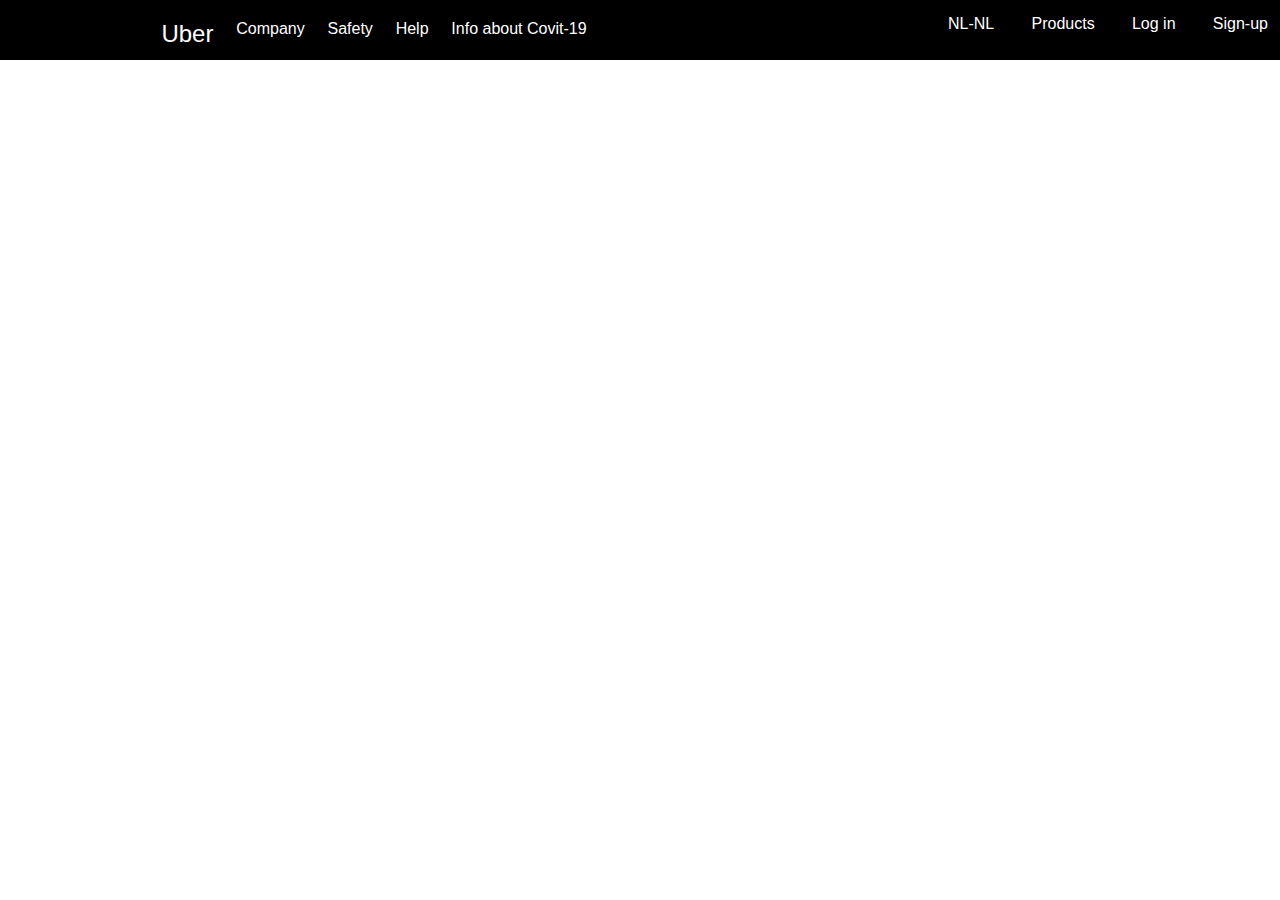
==== index.html @ c08566ff "second commit with nav bar" ====
<!DOCTYPE html>
<html lang="en">
<head>
    <meta charset="UTF-8">
    <meta name="viewport" content="width=device-width, initial-scale=1.0">
    <title>UBER-CLONE</title>
    <link rel="stylesheet" href="style.css"/>

</head>
<body>
  <nav>
      <ul class="nav-left">
         <li>Uber </li>
         <li>Company</li>
         <li>Safety</li>
         <li>Help</li>
         <li>Info about Covit-19</li>
      </ul>

      <ul class="nav-right">
         <li>NL-NL</li>
         <li>Products</li>
         <li>Log in</li>
         <li>Sign-up</li>
     </ul>

  </nav>  
</body>
</html>
---- style.css ----
*{
    margin :0;
    padding:0;
    font-family: Arial, Helvetica, sans-serif;
}


body{
    width:100%;

}

nav{
    background-color: black;
    color:white;
    display: flex;
    height: 60px;
    flex:1;
}


.nav-left{
    width:35%;
    padding-left: 150px;
    padding-top: 20px;
    display:flex;
    justify-content: space-around;
    list-style: none;
}



.nav-left :nth-child(1){
 font-size: 1.5rem;
 margin-bottom: 10px;   
}
/*-- how to align <uber> with other letter?>*/



.nav-right{
    justify-content: space-between;
    width:25%;
    margin-right: 10px;
    padding-left: 350px;
    padding-top: 15px;
    display:flex;
    list-style: none;

}
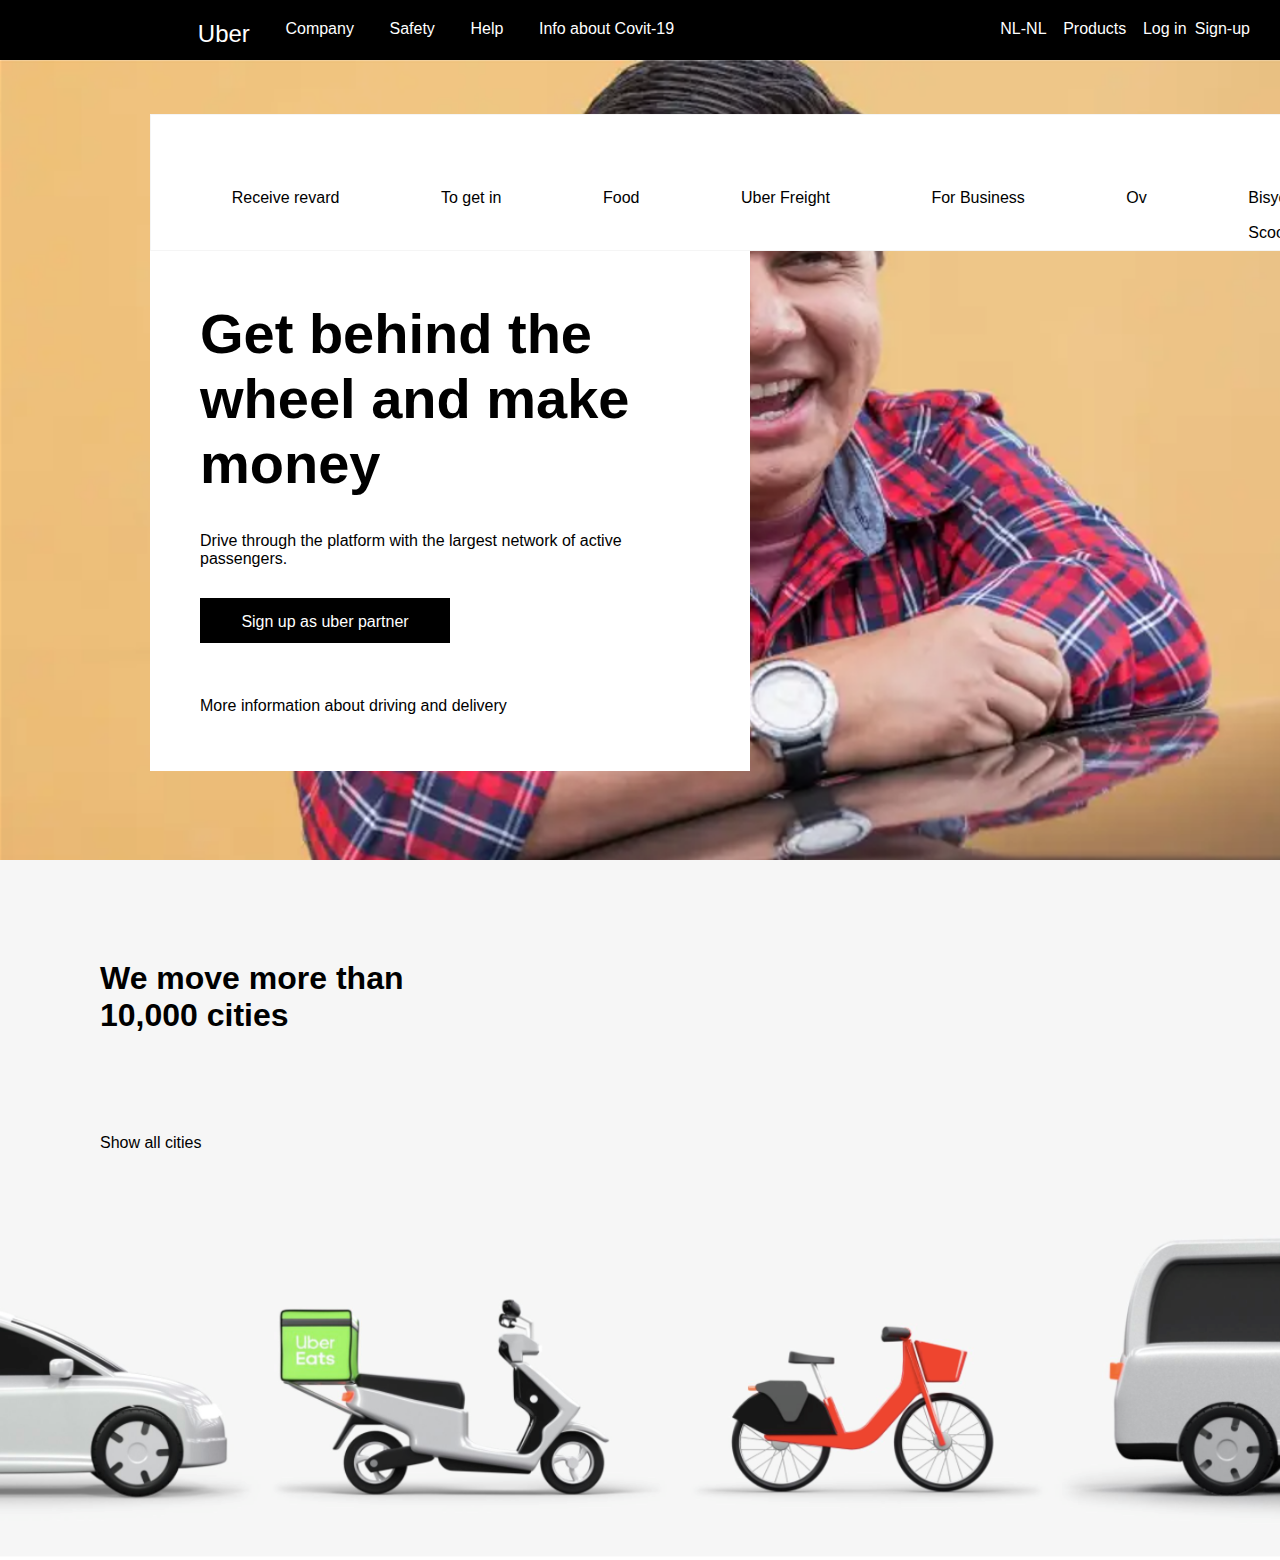
==== commit 635161e0: "section 1 and 2 added" ====
--- a/index.html
+++ b/index.html
@@ -4,6 +4,7 @@
     <meta charset="UTF-8">
     <meta name="viewport" content="width=device-width, initial-scale=1.0">
     <title>UBER-CLONE</title>
+    <link rel="stylesheet" href="https://cdnjs.cloudflare.com/ajax/libs/font-awesome/5.15.1/css/all.min.css" integrity="sha512-+4zCK9k+qNFUR5X+cKL9EIR+ZOhtIloNl9GIKS57V1MyNsYpYcUrUeQc9vNfzsWfV28IaLL3i96P9sdNyeRssA==" crossorigin="anonymous" />
     <link rel="stylesheet" href="style.css"/>
 
 </head>
@@ -18,12 +19,51 @@
       </ul>
 
       <ul class="nav-right">
+        <i class="fas fa-globe"></i>
          <li>NL-NL</li>
+         <i class="fas fa-dice-six"></i>
          <li>Products</li>
+         <i class="fas fa-user"></i>
          <li>Log in</li>
          <li>Sign-up</li>
      </ul>
 
-  </nav>  
+  </nav>
+  
+  <main>
+      <div class="section1">
+          <br><br><br>
+         <ul>
+            <li> <i class="fas fa-signal"></i></i><br>Receive revard</li>
+            <li> <i class="fas fa-car"></i><br>To get in</li>
+            <li> <i class="fas fa-utensils"></i></i><br>Food</li>
+            <li> <i class="fas fa-truck"></i><br>Uber Freight</li>
+            <li> <i class="fas fa-briefcase"></i><br>For Business</li>
+            <li> <i class="fas fa-train"></i><br>Ov</li>
+            <li> <i class="fas fa-bicycle"></i><br>Bisycle and<br> Scooter</li>
+           
+         </ul>
+          <div class="white-container">
+              <h1>Get behind the wheel and make money</h1><br><br>
+              <p>Drive through the platform with the largest network of active <br>passengers.</p>
+               <div id="sign-up">
+                   <p> Sign up as uber partner</p>
+                </div><br><br><br>
+              <p>More information about driving and delivery</p>
+          </div>
+
+      </div>
+      <div class="section2">
+          <h2>We move more than<br> 10,000 cities</h2>
+          <p>Show all cities</p>
+
+
+      </div>
+
+  </main>
+
+  <footer>
+
+  </footer>
 </body>
 </html>--- a/style.css
+++ b/style.css
@@ -11,6 +11,7 @@
 }
 
 nav{
+    width:100%;
     background-color: black;
     color:white;
     display: flex;
@@ -20,12 +21,13 @@
 
 
 .nav-left{
-    width:35%;
-    padding-left: 150px;
+    width:40%;
+    padding-left: 180px;
     padding-top: 20px;
     display:flex;
     justify-content: space-around;
     list-style: none;
+    flex-wrap: wrap;
 }
 
 
@@ -40,11 +42,89 @@
 
 .nav-right{
     justify-content: space-between;
-    width:25%;
-    margin-right: 10px;
-    padding-left: 350px;
-    padding-top: 15px;
+    flex-basis:10%;
+    margin-right: 30px;
+    padding-left: 300px;
+    padding-top: 20px;
     display:flex;
     list-style: none;
+    flex:1;
+    flex-wrap: wrap;
 
-}+}
+
+
+
+.section1{
+    width:100%;
+    height: 800px;
+    background-image: url('images/uberbackground.png');
+    background-repeat: no-repeat;
+    background-size: cover;
+}
+
+.section1 ul{
+    list-style: none;
+    background-color: white;
+    border:0.2px whitesmoke solid;
+    margin-left: 150px;
+    margin-right: 150px;
+    padding-left: 30px;
+    width:1200px;
+    align-self: center;
+    display:flex;
+    justify-content: space-around;
+}
+
+.section1 ul li{
+    
+    padding-top: 30px;
+    line-height: 35px;
+}
+
+
+.white-container{
+    background-color: white;
+    margin-left: 150px;
+    width: 500px;
+    height:420px;
+    padding: 50px;
+}
+
+h1{
+    font-size: 3.5rem;
+}
+
+#sign-up{
+    color:white;
+    background-color: black;
+    width:250px;
+    height:30px;
+    padding-top: 15px;
+    margin-top: 30px;
+    text-align: center;
+}
+
+
+
+.section2{
+    width:100%;
+    height: 700px;
+    background-image: url('images/ubercarmoto.png');
+    background-color: #f6f6f6;
+    background-position: bottom;
+    background-image:fit ;
+    background-size: 100%;
+    background-repeat: no-repeat;
+    
+
+   }
+
+   h2{
+       padding: 100px;
+       font-size: 2rem;
+   }
+
+   .section2 p{
+       padding: 0px 100px;
+   }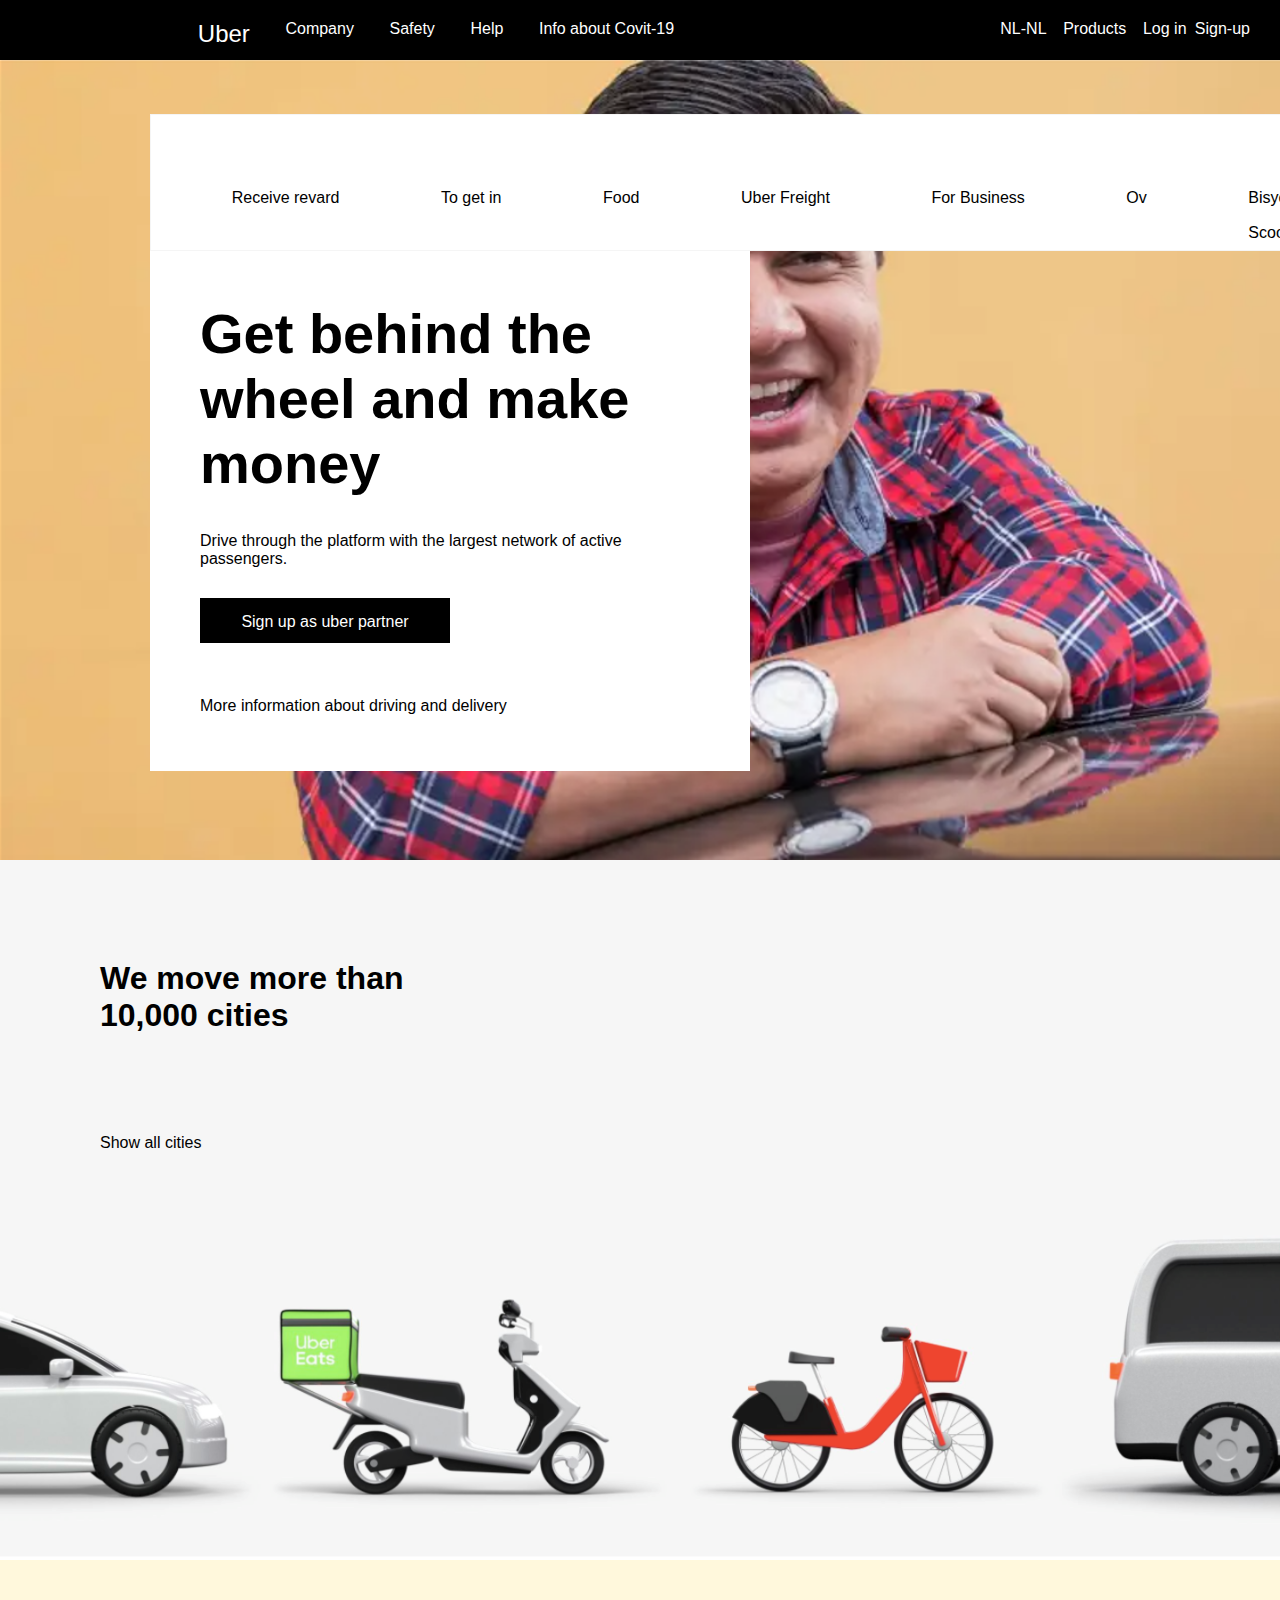
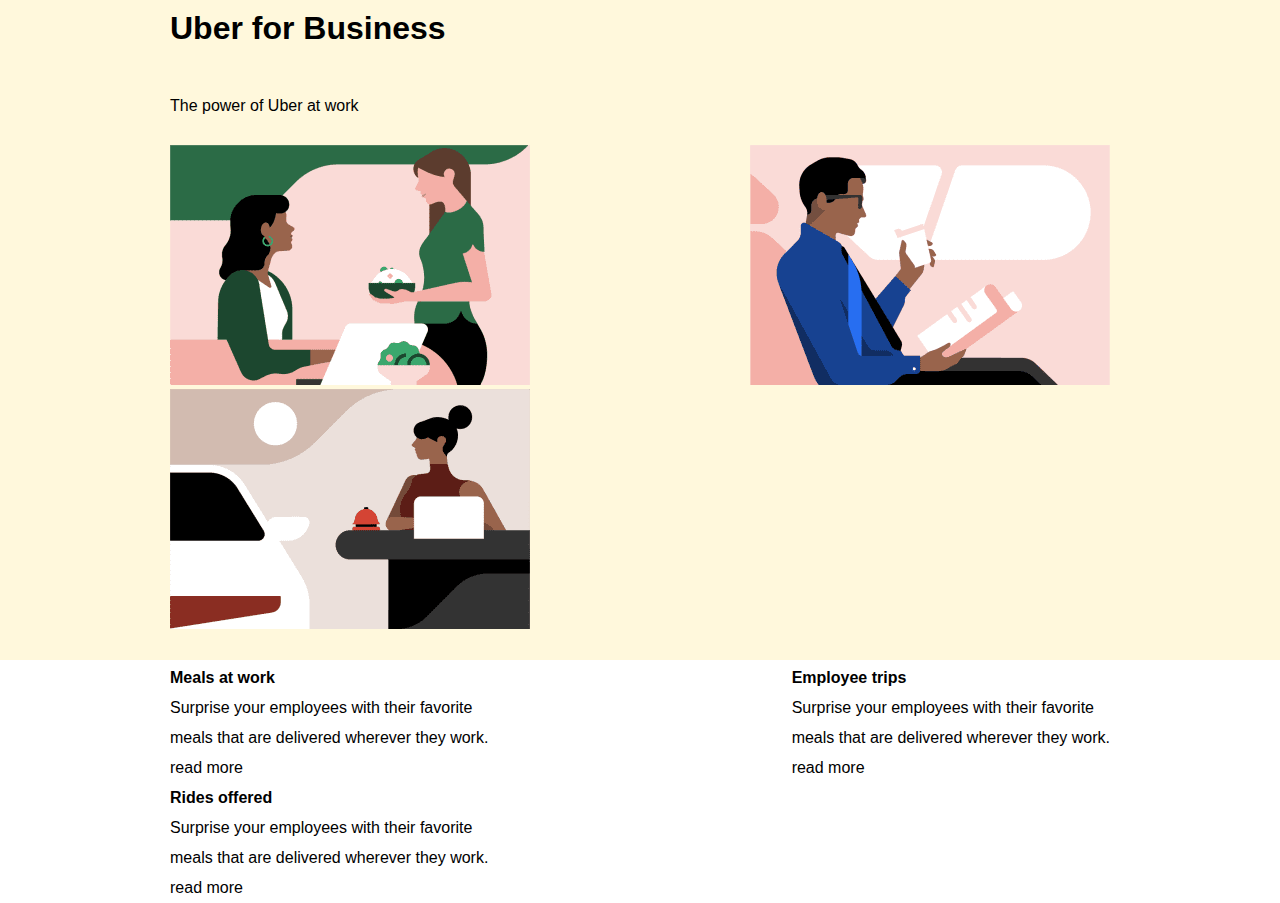
==== commit d9487c9f: "section3 add to the website" ====
--- a/index.html
+++ b/index.html
@@ -56,8 +56,27 @@
       <div class="section2">
           <h2>We move more than<br> 10,000 cities</h2>
           <p>Show all cities</p>
-
-
+      </div>
+      
+      <div class="section3">
+         <h3>Uber for Business</h3>
+         <p>The power of Uber at work</p>
+          <div class="pic-box">
+             <div class="pic"><img src="images/uber1.png"/> </div>
+             <div class="pic"><img src="images/uber2.png"/></div>
+             <div class="pic"><img src="images/uber3.png"/></div>
+          </div>
+          <div class="text-box">
+            <div class="text"><b>Meals at work</b><br>
+                Surprise your employees with their favorite <br>meals that are delivered wherever they work.
+                <br>read more</div>
+            <div class="text"><b>Employee trips</b><br>
+                Surprise your employees with their favorite <br>meals that are delivered wherever they work.
+                <br>read more</div>
+            <div class="text"><b>Rides offered</b><br>
+                Surprise your employees with their favorite <br>meals that are delivered wherever they work.
+                <br>read more</div>
+         </div>
       </div>
 
   </main>
--- a/style.css
+++ b/style.css
@@ -127,4 +127,40 @@
 
    .section2 p{
        padding: 0px 100px;
-   }+   }
+
+
+   .section3{
+       width:100%;
+       height:700px;
+       background-color: cornsilk;
+   }
+
+   h3{
+    padding: 50px 170px;
+    font-size: 2rem;
+}
+
+.section3 p{
+    padding: 0px 170px;
+}
+
+
+.pic-box{
+    display: flex;
+    justify-content: center;
+    justify-content: space-between;
+    margin:30px 170px;
+    flex-wrap: wrap;
+}
+
+
+.text-box{
+    display: flex;
+    justify-content: center;
+    justify-content: space-between;
+    margin:0px 170px;
+    line-height: 30px;
+    flex-wrap: wrap;
+}
+
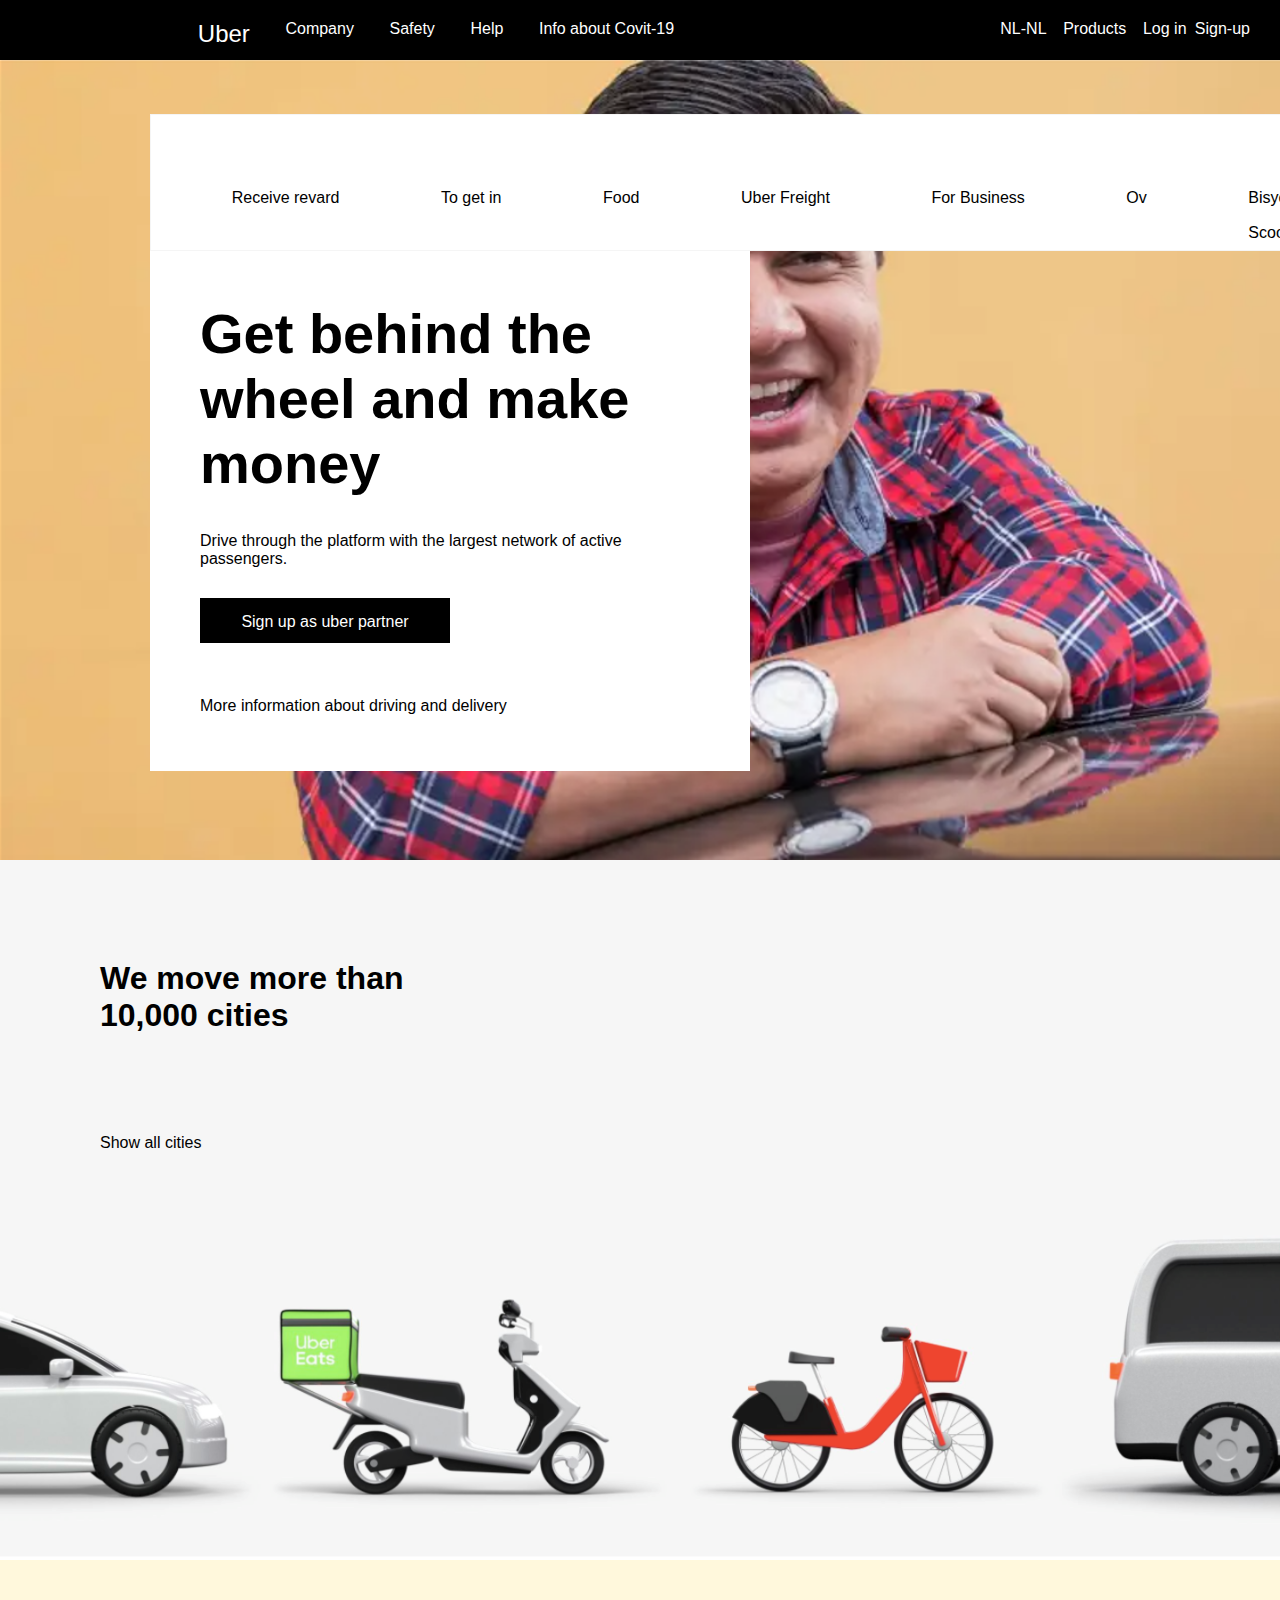
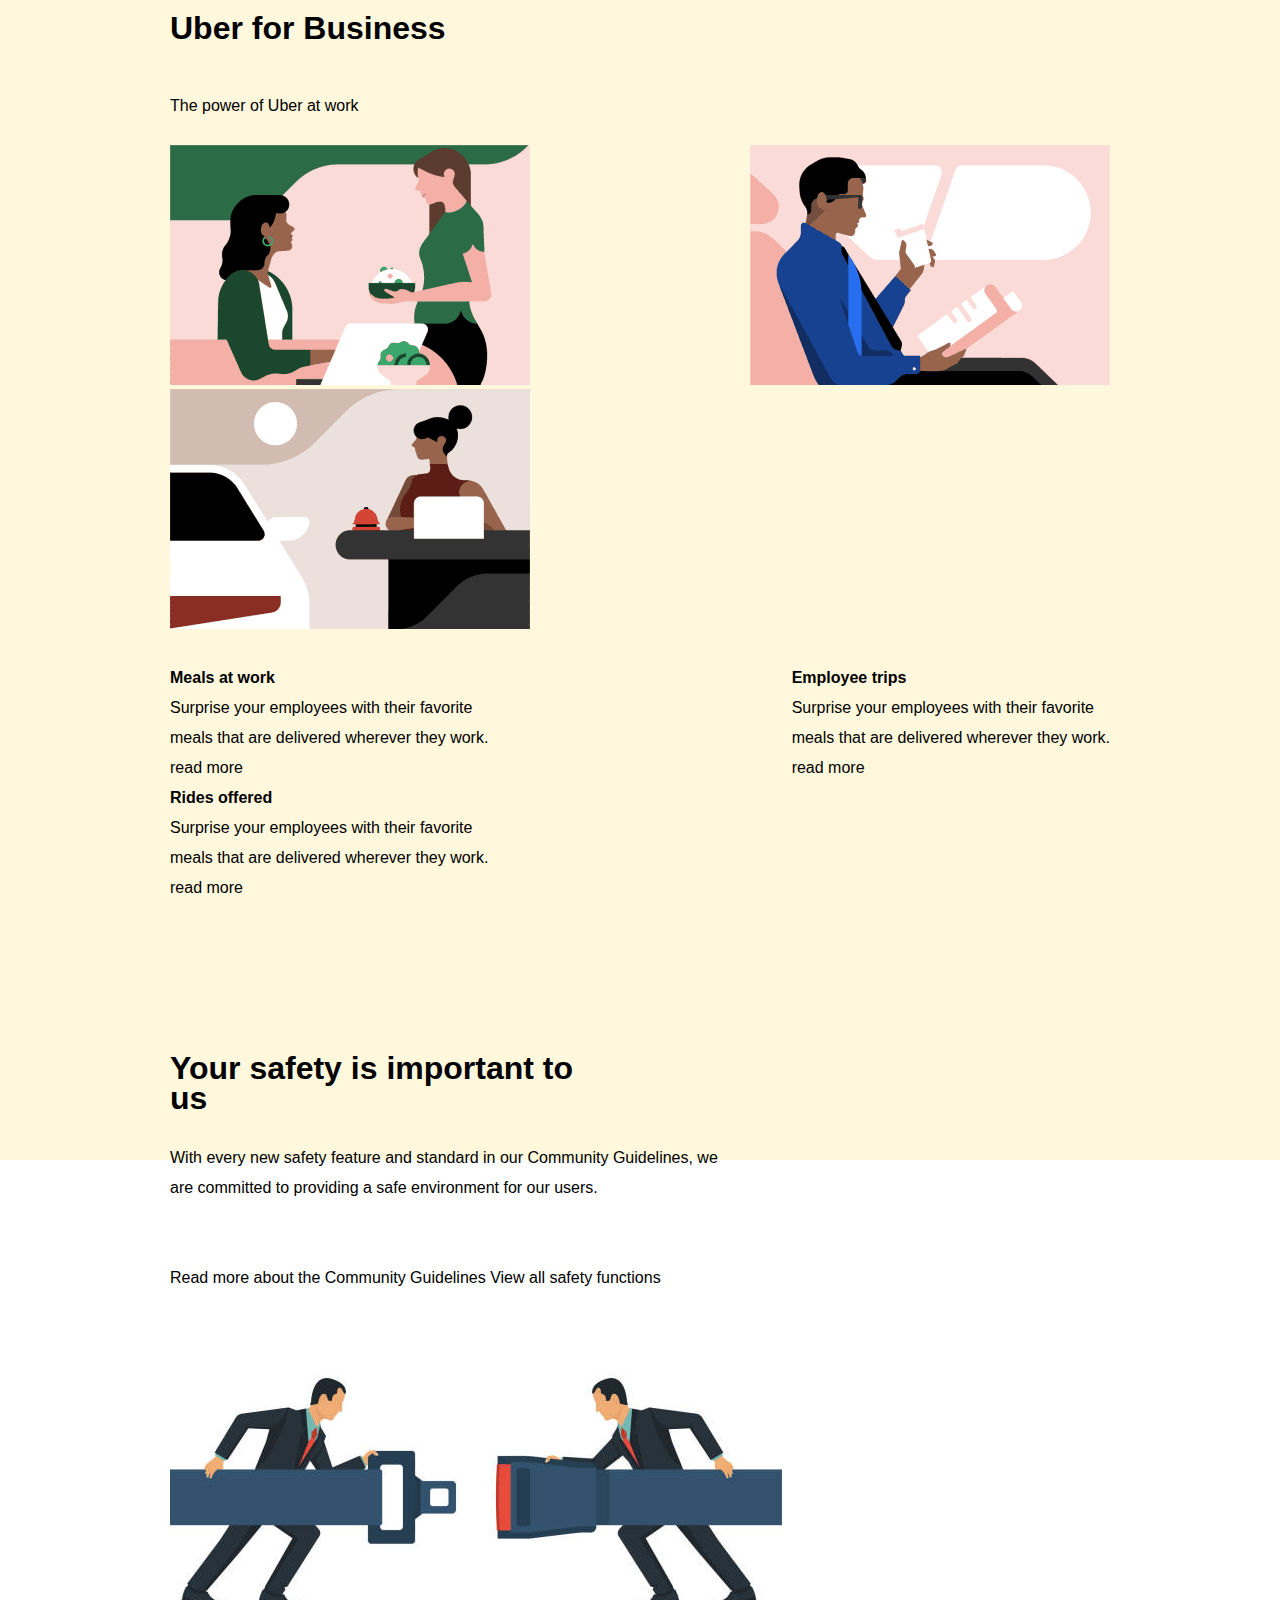
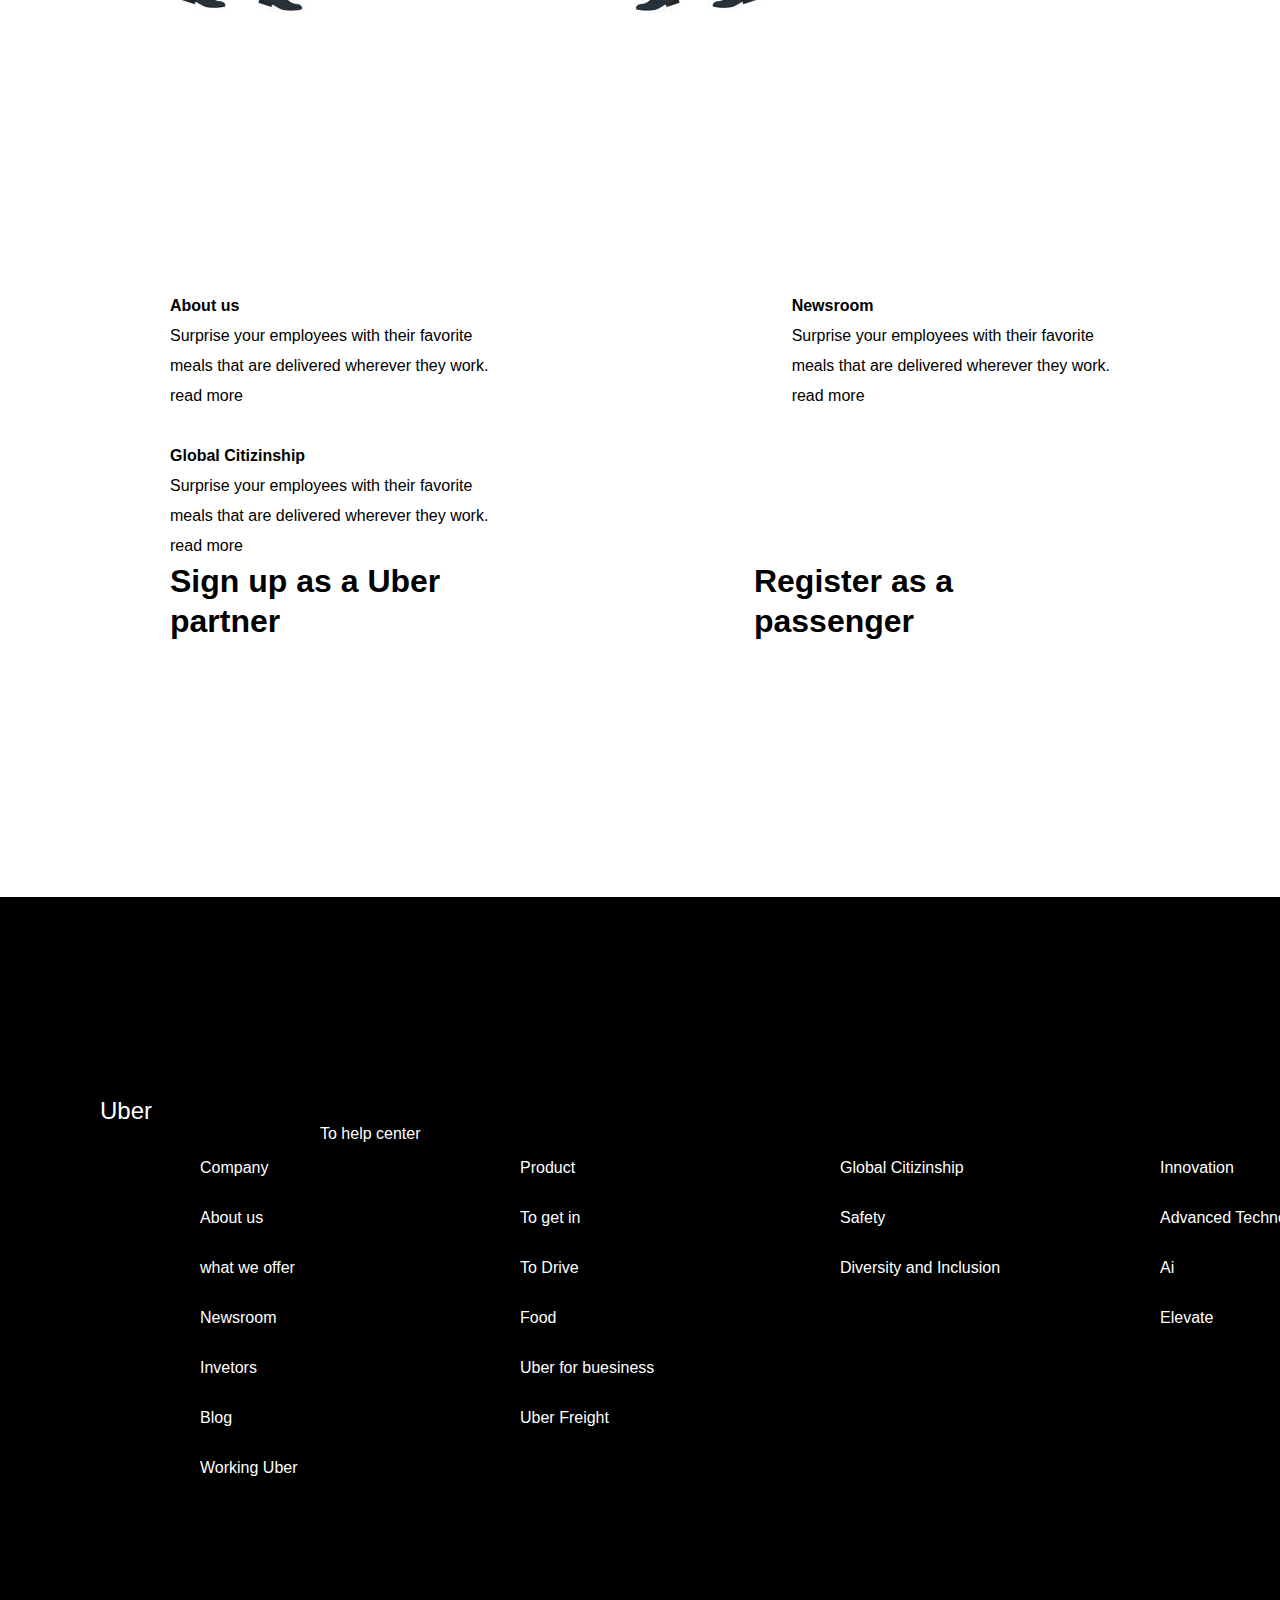
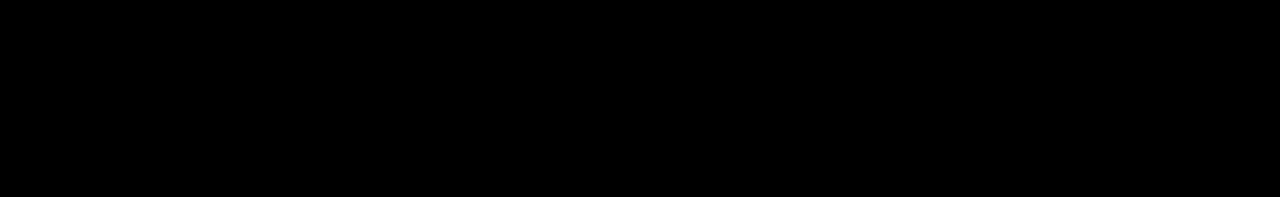
==== commit f734af45: "section 3,4 added" ====
--- a/index.html
+++ b/index.html
@@ -67,22 +67,86 @@
              <div class="pic"><img src="images/uber3.png"/></div>
           </div>
           <div class="text-box">
-            <div class="text"><b>Meals at work</b><br>
+             <div class="text"><b>Meals at work</b><br>
                 Surprise your employees with their favorite <br>meals that are delivered wherever they work.
                 <br>read more</div>
-            <div class="text"><b>Employee trips</b><br>
+             <div class="text"><b>Employee trips</b><br>
                 Surprise your employees with their favorite <br>meals that are delivered wherever they work.
                 <br>read more</div>
-            <div class="text"><b>Rides offered</b><br>
+             <div class="text"><b>Rides offered</b><br>
                 Surprise your employees with their favorite <br>meals that are delivered wherever they work.
                 <br>read more</div>
          </div>
+
+           <div class="safety-box">
+             <div class="text"><h4>Your safety is important to<br> us</h4><br>
+                With every new safety feature and standard in our Community Guidelines, we <br>are committed to providing a safe environment for our users.
+               <br><br><br>Read more about the Community Guidelines           View all safety functions
+             </div>
+             <div class="img"><img src="images/uber4.jpg"/> </div>
+             
+            </div>
+
+            <div class="about-us">
+                <div class="text"><i class="fas fa-user-friends"></i><br>
+                    <b>About us</b><br>
+                   Surprise your employees with their favorite <br>meals that are delivered wherever they work.
+                   <br>read more</div>
+                 <div class="text"><i class="far fa-file-alt"></i><br>
+                    <b>Newsroom</b><br>
+                   Surprise your employees with their favorite <br>meals that are delivered wherever they work.
+                   <br>read more</div>
+                 <div class="text"><i class="fas fa-home"></i><br>
+                    <b>Global Citizinship</b><br>
+                   Surprise your employees with their favorite <br>meals that are delivered wherever they work.
+                   <br>read more</div>
+            </div>
+
+
+            <div class="register-box">
+                <div class="text"><h5>Sign up as a Uber<br> partner</h5> </div>
+                <div class="arrow"><i class="fas fa-arrow-right"></i> </div>
+                <div class="text"><h6>Register as a<br> passenger</h6> </div>
+                <div class="arrow"><i class="fas fa-arrow-right"></i> </div>
+            </div>
+            <br>
+            <br>
+
+        <div class="section4">
+                <h7>Uber</h7>
+                <p id="help">To help center</p>  
+
+               <div class="contact">
+                   <div class="contact">  
+                   Company <br>About us<br>what we offer<br>Newsroom<br>Invetors<br>Blog
+                   <br>Working Uber</div>
+                 
+                   <div class="contact"> 
+                   Product <br>To get in <br>To Drive<br>Food<br>Uber for buesiness<br>Uber Freight
+                   </div>
+                 
+                   <div class="contact"> 
+                   Global Citizinship <br>Safety<br>Diversity and Inclusion</div>
+                 
+                   <div class="contact"> 
+                   Innovation <br>Advanced Technologies Group<br>Ai<br>Elevate
+                   </div>
+               </div>
+            
+
+
+        </div>
+
+            
+
+
+
       </div>
 
   </main>
 
-  <footer>
-
-  </footer>
+   <footer> 
+      <p>© 2020  Uber Technologies Inc.</p>
+   </footer>           
 </body>
 </html>--- a/style.css
+++ b/style.css
@@ -132,7 +132,7 @@
 
    .section3{
        width:100%;
-       height:700px;
+       height:1200px;
        background-color: cornsilk;
    }
 
@@ -164,3 +164,101 @@
     flex-wrap: wrap;
 }
 
+
+.safety-box{
+    display: flex;
+    justify-content: center;
+    justify-content: space-between;
+    margin:150px 170px;
+    line-height: 30px;
+    flex-wrap: wrap;
+}
+
+h4{
+    font-size: 2rem;
+}
+
+
+.about-us{
+    height: 300px;
+    display: flex;
+    justify-content: center;
+    justify-content: space-between;
+    margin:0px 170px;
+    line-height: 30px;
+    flex-wrap: wrap;
+}
+
+.register-box{
+    height: 300px;
+    display: flex;
+    justify-content: center;
+    justify-content: space-between;
+    margin:0px 170px;
+    line-height: 30px;
+    flex-wrap: wrap;
+}
+
+h5,h6{
+    font-size: 2rem;
+    line-height: 40px;
+}
+
+
+.fasfa-arrow-right{
+    width: 20px;
+    height:30px;
+}
+
+
+.section4{
+    width:100%;
+    height: 700px;
+    background-color:black;
+    background-position: bottom;
+    padding-top: 200px;
+    padding-left: 100px;
+    display: flex;
+    flex-direction: column;
+
+}
+
+h7{
+    color:white;
+    font-size: 1.5rem;
+
+}
+
+.section4 #help{
+    color:white;
+    margin-left: 50px;
+}
+
+
+.contact{
+    height: 300px;
+    width: 100%;
+    display: flex;
+    justify-content: space-between;
+    margin:0px 50px;
+    line-height: 30px;
+    color:white;
+    margin-right: 50px;
+    line-height:50px;
+
+}
+
+footer{
+    color: white;
+}
+
+
+@media screen and (max-width:600px){
+    .section1 ul,.pic-box,.safety-box,.about-us,.contact {width:95%;}
+    
+    }
+
+
+
+@media screen and(min-width:768; max-width:1024;)
+{  .section1 ul,.pic-box,.safety-box,.about-us,.contact {flex-basis:40%;} }
